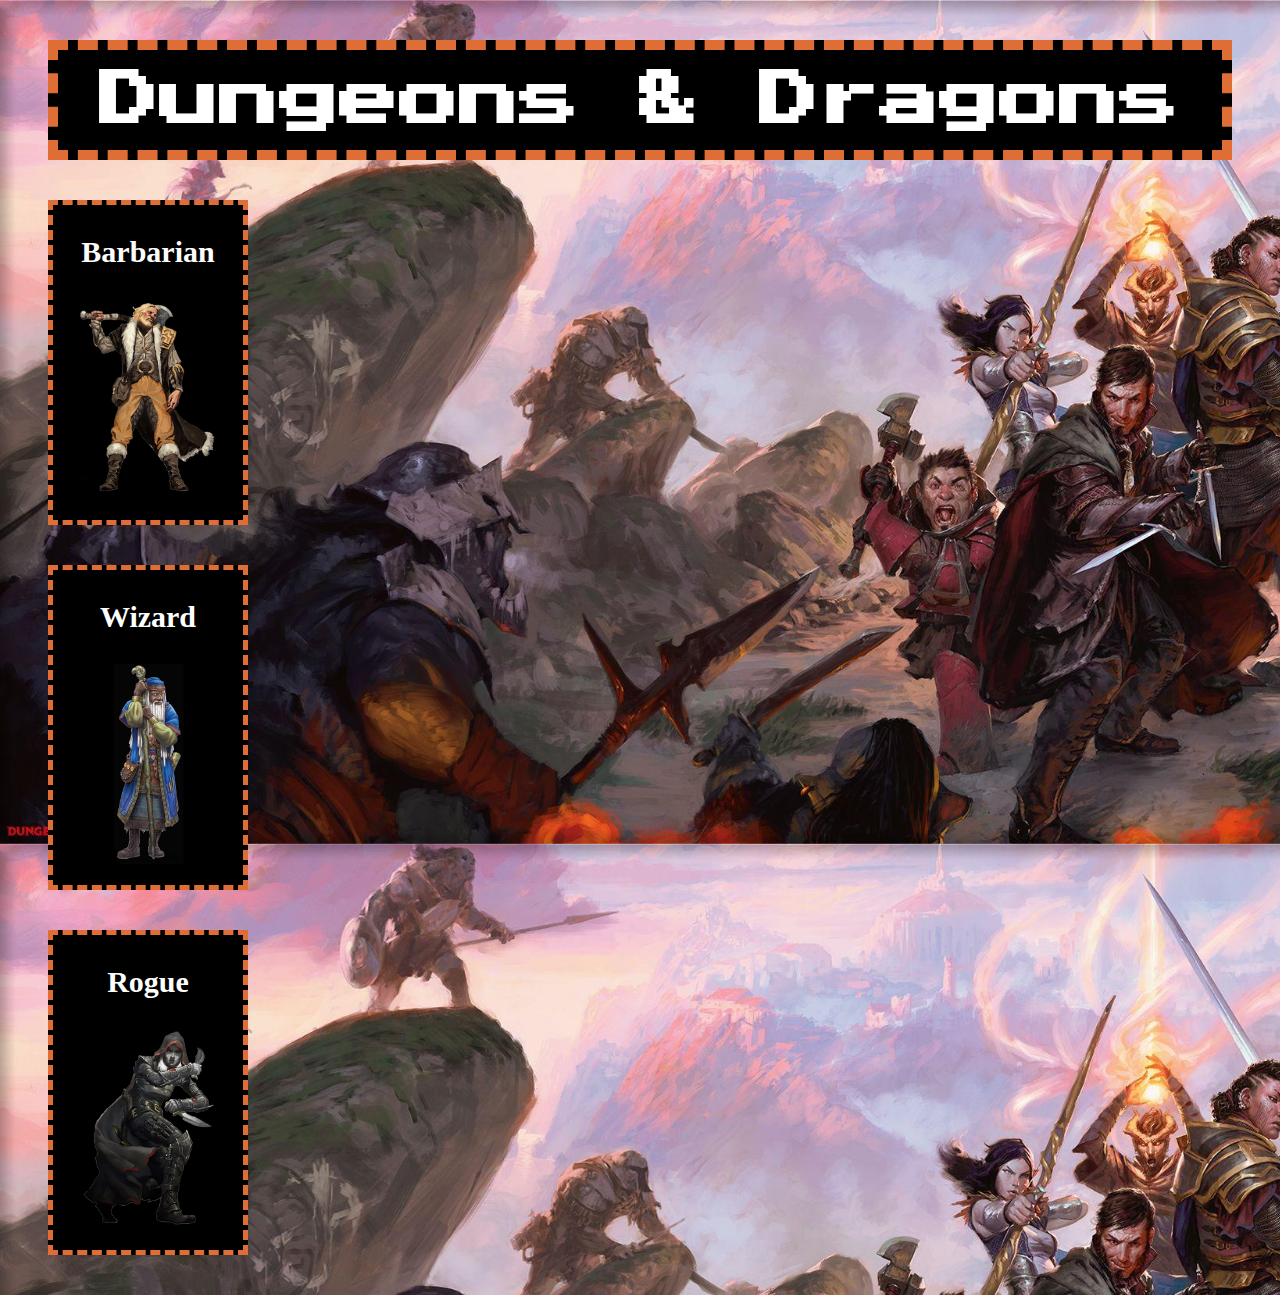
==== design.html @ 09ac0d0e "Created design.html and design.css" ====
<!DOCTYPE html>
<html>
<head>
	<title>Design</title>
	<link rel="stylesheet" type="text/css" href="design.css">
	<link rel="icon" href="img/dnd-icon.jpg">
	<link href="https://fonts.googleapis.com/css2?family=Press+Start+2P&display=swap" rel="stylesheet">
</head>
<body>
	<div class="box">
		<h2>Dungeons & Dragons</h2>
	</div>
	<div class="small-box">
		<h3>Barbarian</h3>
		<img src="img/barbarian.jpg">
	</div>
	<div class="small-box">
		<h3>Wizard</h3>
		<img src="img/wizard.jpg">
	</div>
	<div class="small-box">
		<h3>Rogue</h3>
		<img src="img/rogue.jpg">
	</div>
</body>
</html>
---- design.css ----
.box{
	background-color: black;
	box-sizing: border-box;
	padding: 20px;
	margin: 40px;
	border: #DE6E36 10px dashed;
}

.small-box{
	background-color: black;
	box-sizing: border-box;
	padding: 0px;
	margin: 40px;
	border: #DE6E36 5px dashed;
	width: 200px;
	height: 325px;
	text-align: center;
}

body img{
	height: 200px;
}

h2, p{
	font-size: 60px;
	margin: 0px;
	color: white;
	text-align: center;
	font-family: 'Press Start 2P', cursive;
}

h3{
	color: white;
	font-size: 30px;
}

p{
	font-size: 12px;
}

.negative-box h2{
	font-size: 60px;
	margin: 100px 0 0 30px;
	color: white;
	background-color: #FA8072;
}

body{
	background-image: url(img/dnd-background.jpg);
	background-size:1500px;
}
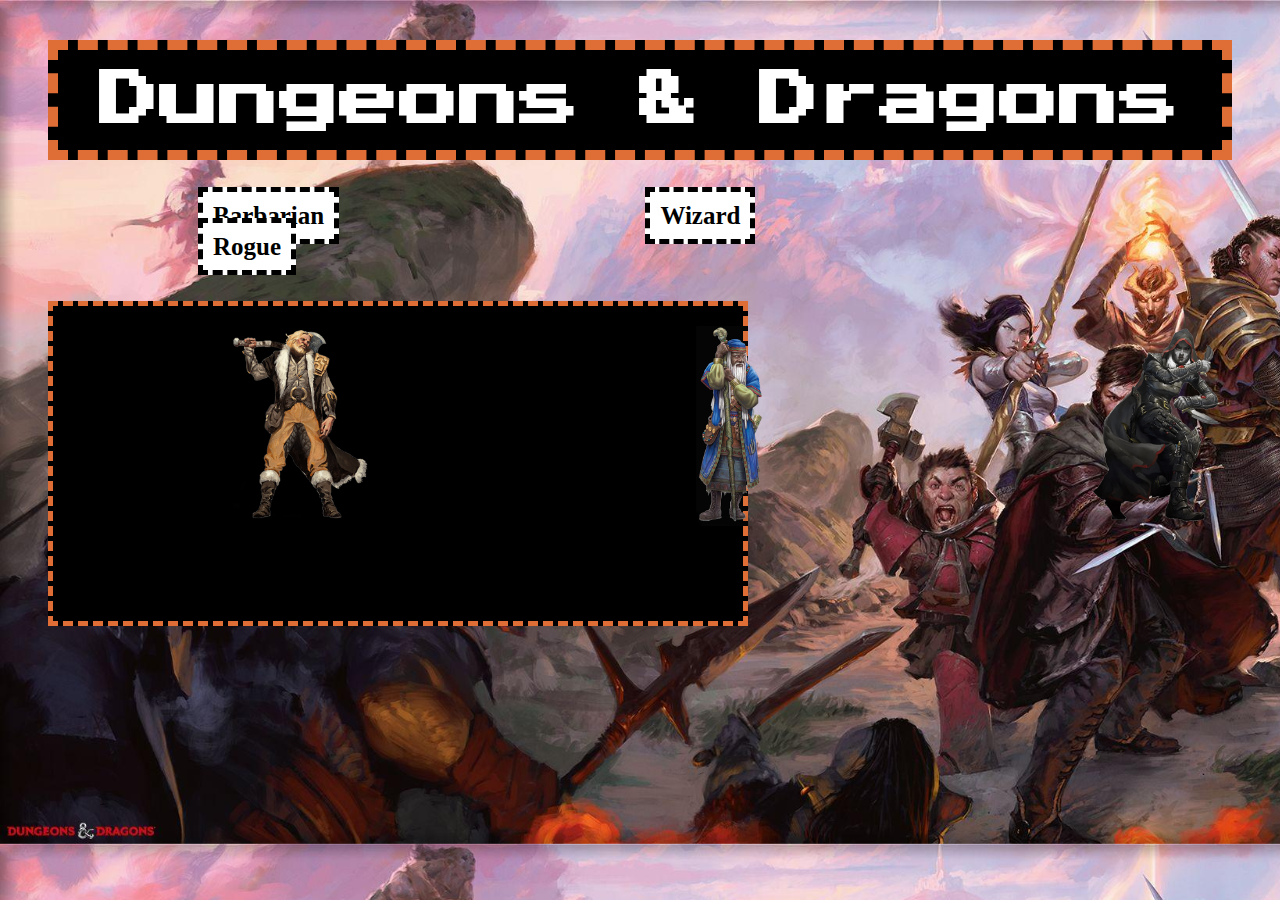
==== commit 428284e3: "Updated many things" ====
--- a/design.html
+++ b/design.html
@@ -10,17 +10,15 @@
 	<div class="box">
 		<h2>Dungeons & Dragons</h2>
 	</div>
-	<div class="small-box">
-		<h3>Barbarian</h3>
-		<img src="img/barbarian.jpg">
+	<div class="line">
+		<div id="white-box" class="images"><b>Barbarian</b></div>
+		<div id="white-box" class="images"><b>Wizard</b></div>
+		<div id="white-box" class="images"><b>Rogue</b></div>
 	</div>
-	<div class="small-box">
-		<h3>Wizard</h3>
-		<img src="img/wizard.jpg">
-	</div>
-	<div class="small-box">
-		<h3>Rogue</h3>
-		<img src="img/rogue.jpg">
+	<div class="small-box" id="content">
+		<div class="images"><img src="img/barbarian.jpg"></div>
+		<div class="images"><img src="img/wizard.jpg"></div>
+		<div class="images"><img src="img/rogue.jpg"></div>
 	</div>
 </body>
 </html>--- a/design.css
+++ b/design.css
@@ -6,15 +6,28 @@
 	border: #DE6E36 10px dashed;
 }
 
+#white-box{
+	background-color: white;
+	padding-left: 10px;
+	border: black 5px dashed;
+	text-align: center;
+	height: 1000px;
+}
+
 .small-box{
 	background-color: black;
 	box-sizing: border-box;
-	padding: 0px;
+	padding: 20px;
 	margin: 40px;
 	border: #DE6E36 5px dashed;
-	width: 200px;
+	width: 700px;
 	height: 325px;
 	text-align: center;
+}
+
+.line{
+	padding-left: 40px;
+	font-size: 25px;
 }
 
 body img{
@@ -38,11 +51,18 @@
 	font-size: 12px;
 }
 
-.negative-box h2{
-	font-size: 60px;
-	margin: 100px 0 0 30px;
-	color: white;
-	background-color: #FA8072;
+.images{
+	display: inline;
+	margin: 150px;
+	padding: 10px;
+	vertical-align: middle;
+}
+
+#content{
+	display: block;
+	top: 90px;
+    word-wrap: normal;
+    white-space: nowrap;
 }
 
 body{
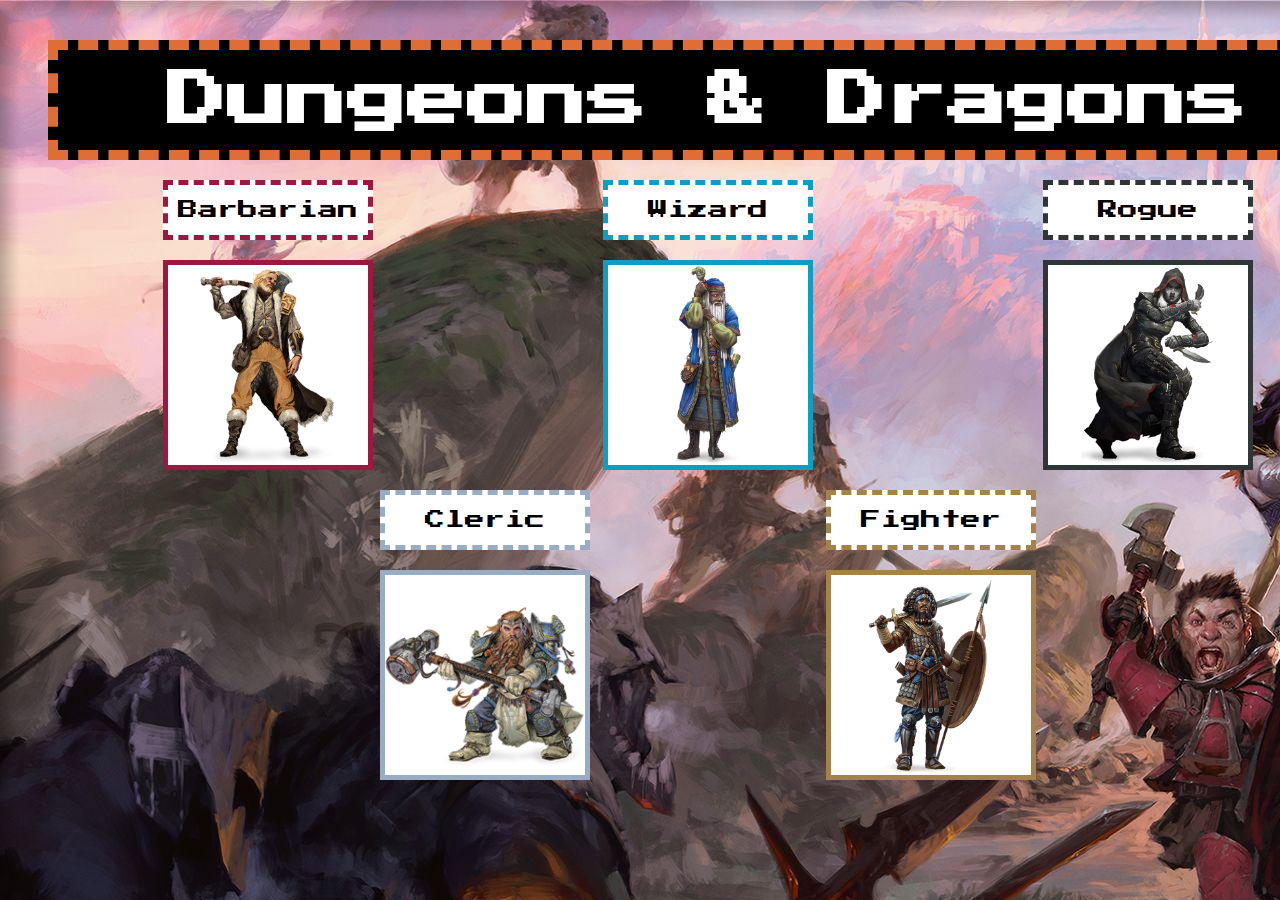
==== commit 517018e0: "Everything!" ====
--- a/design.html
+++ b/design.html
@@ -8,17 +8,23 @@
 </head>
 <body>
 	<div class="box">
-		<h2>Dungeons & Dragons</h2>
+		<h1>Dungeons & Dragons</h1>
 	</div>
-	<div class="line">
-		<div id="white-box" class="images"><b>Barbarian</b></div>
-		<div id="white-box" class="images"><b>Wizard</b></div>
-		<div id="white-box" class="images"><b>Rogue</b></div>
+	<div class="second-box">
+		<div class="row">Barbarian</div>
+		<div class="row">Wizard</div>
+		<div class="row">Rogue</div>
 	</div>
-	<div class="small-box" id="content">
-		<div class="images"><img src="img/barbarian.jpg"></div>
-		<div class="images"><img src="img/wizard.jpg"></div>
-		<div class="images"><img src="img/rogue.jpg"></div>
+	<div class="image-box">
+		<div class="image-row"><img src="img/barbarian.jpg"></div>
+		<div class="image-row"><img src="img/wizard.jpg"></div>
+		<div class="image-row"><img src="img/rogue.jpg"></div>
 	</div>
-</body>
-</html>+	<div class="third-box">
+		<div class="row-2">Cleric</div>
+		<div class="row-2">Fighter</div>
+	</div>
+	<div class="image-box-2">
+		<div class="image-row-2"><img src="img/cleric.jpg"></div>
+		<div class="image-row-2"><img src="img/fighter.jpg"></div>
+	</div>--- a/design.css
+++ b/design.css
@@ -2,39 +2,122 @@
 	background-color: black;
 	box-sizing: border-box;
 	padding: 20px;
-	margin: 40px;
+	margin: 40px 40px 0px 40px;
 	border: #DE6E36 10px dashed;
 }
 
-#white-box{
-	background-color: white;
-	padding-left: 10px;
-	border: black 5px dashed;
-	text-align: center;
-	height: 1000px;
+.second-box{
+	margin: 20px 40px 20px 40px;
+	font-family: 'Press Start 2P', cursive;
+    display: flex;
+    justify-content: space-around;
 }
 
-.small-box{
-	background-color: black;
-	box-sizing: border-box;
-	padding: 20px;
-	margin: 40px;
-	border: #DE6E36 5px dashed;
-	width: 700px;
-	height: 325px;
-	text-align: center;
+.third-box{
+	margin: 20px 40px 20px 40px;
+	font-family: 'Press Start 2P', cursive;
+    display: flex;
+    justify-content: center;
 }
 
-.line{
-	padding-left: 40px;
-	font-size: 25px;
+.row{
+	margin: 0px 115px 0px 115px;
+	background-color: white;
+	font-size: 20px;
+	width: 200px;
+	height: 50px;
+	display: flex;
+	justify-content: space-around;
+	align-items: center;
 }
 
-body img{
+.row-2{
+	margin: 0px 118px 0px 118px;
+	background-color: white;
+	font-size: 20px;
+	width: 200px;
+	height: 50px;
+	display: flex;
+	justify-content: space-around;
+	align-items: center;
+}
+
+.row-2:nth-of-type(1){
+	border: #98ADC4 5px dashed;
+}
+
+.row-2:nth-of-type(2){
+	border: #A58249 5px dashed;
+}
+
+.row:nth-of-type(1){
+	border: #9B1940 5px dashed;
+}
+
+.row:nth-of-type(2){
+	border: #109DC2 5px dashed; 
+}
+
+.row:nth-of-type(3){
+	border: #303638 5px dashed;
+}
+
+.image-box{
+	margin: 20px 40px 20px 40px;
+	display: flex;
+	justify-content: space-around;
+}
+
+.image-box-2{
+	margin: 20px 40px 20px 40px;
+	display: flex;
+	justify-content: center;
+}
+
+.image-row{
+	background-color: white;
+	width: 200px;
+	height: 200px;
+	display: flex;
+	justify-content: space-around;
+	align-items: center;
+}
+
+.image-row:nth-of-type(1){
+	border: #9B1940 5px solid;
+}
+
+.image-row:nth-of-type(2){
+	border: #109DC2 5px solid; 
+}
+
+.image-row:nth-of-type(3){
+	border: #303638 5px solid;
+}
+
+.image-row-2{
+	margin: 0px 118px 0px 118px;
+	background-color: white;
+	width: 200px;
+	height: 200px;
+	display: flex;
+	justify-content: space-around;
+	align-items: center;
+}
+
+.image-row-2:nth-of-type(1){
+	border: #98ADC4 5px solid;
+}
+
+.image-row-2:nth-of-type(2){
+	border: #A58249 5px solid; 
+}
+
+img{
 	height: 200px;
 }
 
-h2, p{
+h1{
 	font-size: 60px;
 	margin: 0px;
 	color: white;
@@ -42,31 +125,9 @@
 	font-family: 'Press Start 2P', cursive;
 }
 
-h3{
-	color: white;
-	font-size: 30px;
+body{
+	background-image: url(img/dnd-background.jpg);
+	width: 1400px;
 }
 
-p{
-	font-size: 12px;
-}
 
-.images{
-	display: inline;
-	margin: 150px;
-	padding: 10px;
-	vertical-align: middle;
-}
-
-#content{
-	display: block;
-	top: 90px;
-    word-wrap: normal;
-    white-space: nowrap;
-}
-
-body{
-	background-image: url(img/dnd-background.jpg);
-	background-size:1500px;
-}
-
